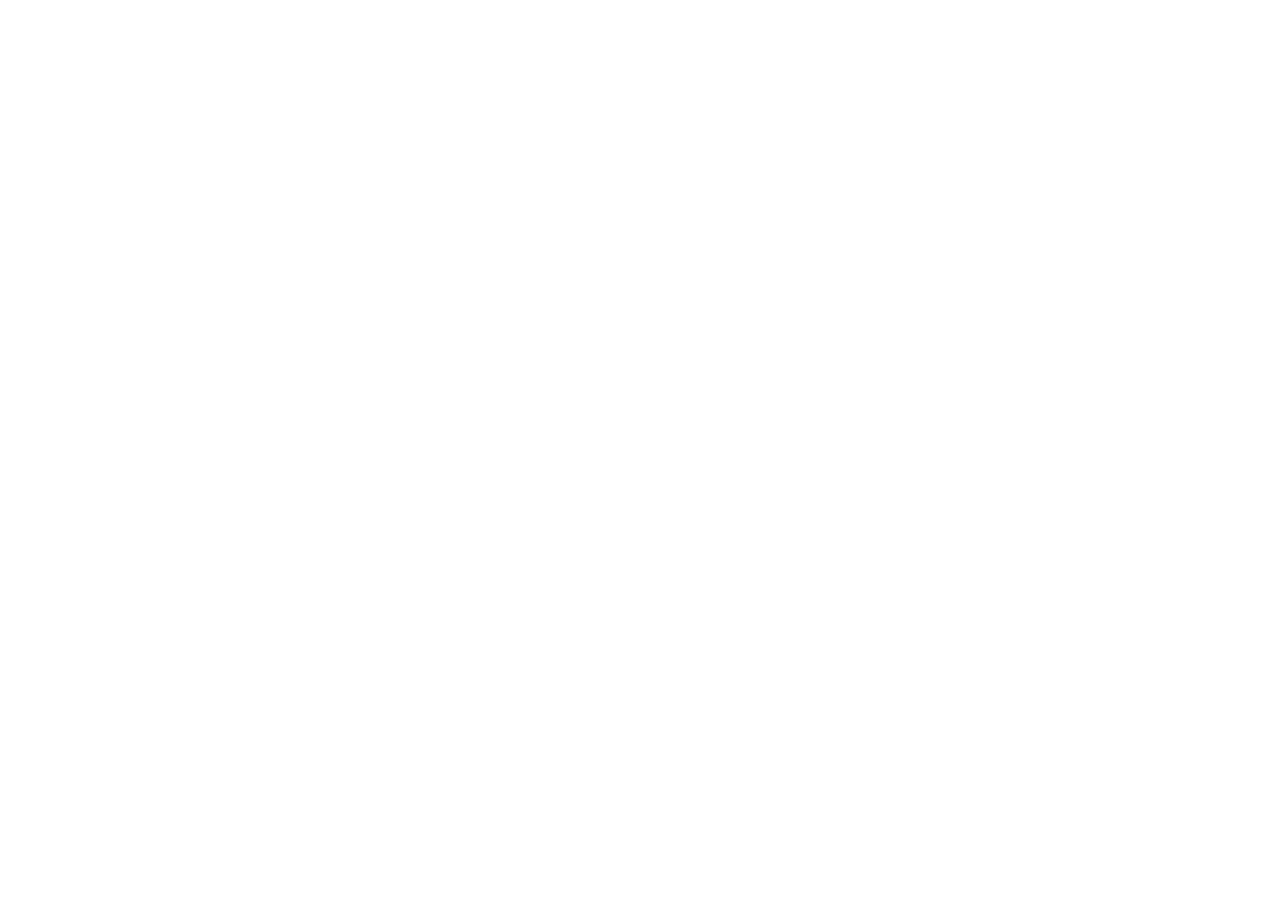
==== bikcraft/index.html @ 5fc7297f "Web Design Completo, finalizado aula 5-1-1" ====
<!DOCTYPE html>
<html lang="en">
<head>
    <meta charset="UTF-8">
    <meta name="viewport" content="width=device-width, initial-scale=1.0">
    <title>Bikcraft</title>
    <link rel="stylesheet" href="css/style.css">
</head>
<body>
    
</body>
</html>
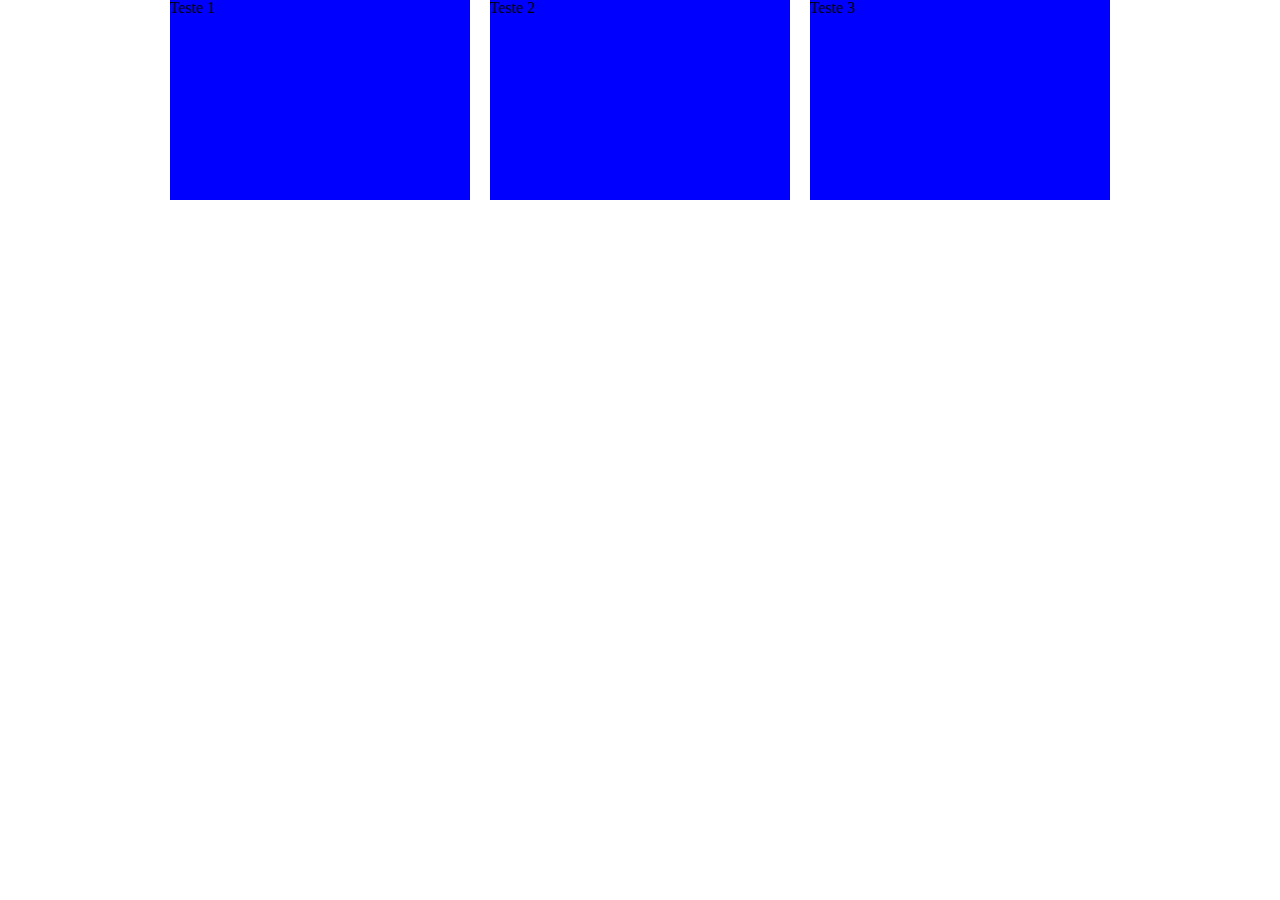
==== commit 4e605e6b: "finalizando aula 5-1-2" ====
--- a/bikcraft/index.html
+++ b/bikcraft/index.html
@@ -1,12 +1,22 @@
 <!DOCTYPE html>
 <html lang="en">
+
 <head>
     <meta charset="UTF-8">
     <meta name="viewport" content="width=device-width, initial-scale=1.0">
     <title>Bikcraft</title>
+    <link rel="stylesheet" href="css/normalize.css">
+    <link rel="stylesheet" href="css/reset.css">
+    <link rel="stylesheet" href="css/grid.css">
     <link rel="stylesheet" href="css/style.css">
 </head>
+
 <body>
-    
+    <div class="container">
+        <div class="grid-1-3 produto">Teste 1</div>
+        <div class="grid-1-3 produto">Teste 2</div>
+        <div class="grid-1-3 produto">Teste 3</div>
+    </div>
 </body>
+
 </html>--- a/bikcraft/css/grid.css
+++ b/bikcraft/css/grid.css
@@ -0,0 +1,163 @@
+*, *:before, *:after {
+    -webkit-box-sizing: border-box;
+    -moz-box-sizing: border-box;
+    box-sizing: border-box;
+  }
+  
+  .container {
+    width: 960px;
+    margin: 0 auto;
+    padding: 0px;
+    position: relative;
+  }
+  
+  .container:after, .container:before {
+    content: " ";
+    display: table;
+  }
+  
+  .container:after {
+    clear: both;
+  }
+  
+  .grid-1, .grid-2, .grid-3, .grid-4, .grid-5, .grid-6, .grid-7, .grid-8, .grid-9, .grid-10, .grid-11, .grid-12, .grid-13, .grid-14, .grid-15, .grid-16, .grid-1-3 {
+    float: left;
+    margin-left: 10px;
+    margin-right: 10px;
+  }
+  
+  .grid-1 {
+    width: 40px;
+  }
+  
+  .grid-2 {
+    width: 100px;
+  }
+  
+  .grid-3 {
+    width: 160px;
+  }
+  
+  .grid-4 {
+    width: 220px;
+  }
+  
+  .grid-5 {
+    width: 280px;
+  }
+  
+  .grid-6 {
+    width: 340px;
+  }
+  
+  .grid-7 {
+    width: 400px;
+  }
+  
+  .grid-8 {
+    width: 460px;
+  }
+  
+  .grid-9 {
+    width: 520px;
+  }
+  
+  .grid-10 {
+    width: 580px;
+  }
+  
+  .grid-11 {
+    width: 640px;
+  }
+  
+  .grid-12 {
+    width: 700px;
+  }
+  
+  .grid-13 {
+    width: 760px;
+  }
+  
+  .grid-14 {
+    width: 820px;
+  }
+  
+  .grid-15 {
+    width: 880px;
+  }
+  
+  .grid-16 {
+    width: 940px;
+  }
+  
+  .grid-1-3 {
+    width: 300px;
+  }
+  
+  @media only screen and (min-width: 768px) and (max-width: 959px) {
+    .container {
+      width: 768px;
+    }
+    .grid-1 {
+      width: 28px;
+    }
+    .grid-2 {
+      width: 76px;
+    }
+    .grid-3 {
+      width: 124px;
+    }
+    .grid-4 {
+      width: 172px;
+    }
+    .grid-5 {
+      width: 220px;
+    }
+    .grid-6 {
+      width: 268px;
+    }
+    .grid-7 {
+      width: 316px;
+    }
+    .grid-8 {
+      width: 364px;
+    }
+    .grid-9 {
+      width: 412px;
+    }
+    .grid-10 {
+      width: 460px;
+    }
+    .grid-11 {
+      width: 508px;
+    }
+    .grid-12 {
+      width: 556px;
+    }
+    .grid-13 {
+      width: 604px;
+    }
+    .grid-14 {
+      width: 652px;
+    }
+    .grid-15 {
+      width: 700px;
+    }
+    .grid-16 {
+      width: 748px;
+    }
+    .grid-1-3 {
+      width: 236px;
+    }
+  }
+  
+  @media only screen and (max-width: 767px) {
+    .container {
+      width: 300px;
+    }
+    .grid-1, .grid-2, .grid-3, .grid-4, .grid-5, .grid-6, .grid-7, .grid-8, .grid-9, .grid-10, .grid-11, .grid-12, .grid-13, .grid-14, .grid-15, .grid-16, .grid-1-3 {
+      width: 300px;
+      margin: 0 0 20px 0;
+      float: none;
+    }
+  }--- a/bikcraft/css/style.css
+++ b/bikcraft/css/style.css
@@ -0,0 +1,4 @@
+.produto {
+    height: 200px;
+    background: blue;
+}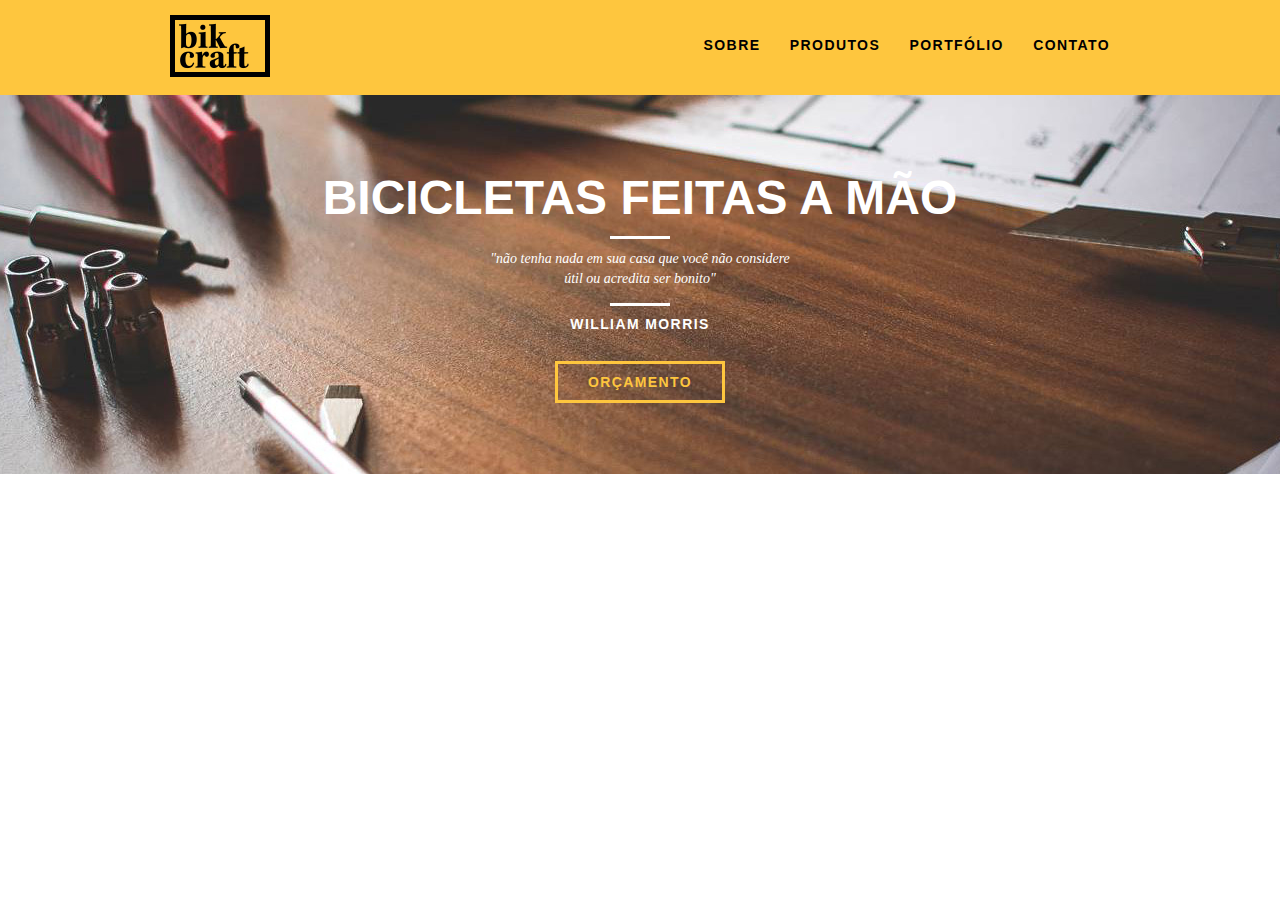
==== commit fbe7205a: "finalizando aula 5-1-4" ====
--- a/bikcraft/index.html
+++ b/bikcraft/index.html
@@ -11,12 +11,41 @@
     <link rel="stylesheet" href="css/style.css">
 </head>
 
-<body>
-    <div class="container">
-        <div class="grid-1-3 produto">Teste 1</div>
-        <div class="grid-1-3 produto">Teste 2</div>
-        <div class="grid-1-3 produto">Teste 3</div>
-    </div>
-</body>
+    <body>
+        <header class="header">
+            <div class="container">
+                <a href="index.html" class="grid-4">
+                    <img src="img/bikcraft.png" alt="Bikcraft">
+                </a>
+                <nav class="grid-12 header_menu ">
+                    <ul>
+                        <li>
+                            <a href="sobre.html">Sobre</a>
+                        </li>
+                        <li>
+                            <a href="produtos.html">Produtos</a>
+                        </li>
+                        <li>
+                            <a href="portfolio.html">Portfólio</a>
+                        </li>
+                        <li>
+                            <a href="contato.html">Contato</a>
+                        </li>
+                    </ul>
+                </nav>
+            </div>
+        </header>
+
+        <section class="introducao">
+            <div class="container">
+                <h1>Bicicletas Feitas a Mão</h1>
+                <blockquote class="quote-externo">
+                    <p>"não tenha nada em sua casa que você não considere útil ou acredita ser bonito"</p>
+                    <cite>WILLIAM MORRIS</cite>
+                </blockquote>
+                <a href="produtos.html" class="btn">Orçamento</a>
+            </div>
+        </section>
+    </body>
 
 </html>--- a/bikcraft/css/style.css
+++ b/bikcraft/css/style.css
@@ -1,4 +1,110 @@
-.produto {
-    height: 200px;
-    background: blue;
-}+
+/* Estilos Gerais */
+body {
+    font-family: Arial, Helvetica, sans-serif;
+}
+
+p {
+    font-family: Georgia, 'Times New Roman', serif;
+    font-size: 14px;
+    line-height: 20px;
+}
+
+.btn {
+   border: 3px solid #fec63e;
+   padding: 10px 30px;
+   color: #fec63e;
+   font-size: 14px;
+   line-height: 20px;
+   text-transform: uppercase;
+   font-weight: bold;
+   letter-spacing: .1em;
+   transition: 0.2s;
+   text-decoration: none;
+}
+
+.btn:hover {
+    color: #fff;
+    border-color: #fff;
+}
+
+/* Header */
+.header {
+    width: 100%;
+    background: #fec63e;
+    padding: 15px 0;
+    position: fixed;
+    top: 0;
+}
+
+.header_menu {
+    text-align: right;
+}
+
+.header_menu ul li {
+    display: inline-block;
+    margin-left: 25px;
+    margin-top: 20px;
+}
+
+.header_menu ul li a{
+    text-decoration: none;
+    color: #000;
+    font-weight: bold;
+    letter-spacing: .1em;
+    font-size: 14px;
+    text-transform: uppercase;
+    line-height: 20px;
+    padding: 10px 0;
+    transition: 0.2s;
+}
+
+.header_menu ul li a:hover{
+    color: #fff;
+}
+
+/* Introdução */
+.introducao {
+    width: 100%;
+    height: 380px;
+    background: url("../img/bg.jpg") no-repeat center;
+    background-size: cover;
+    margin-top: 94px;
+    text-align: center;
+    padding-top: 80px;
+}
+
+.introducao h1 {
+    font-size: 48px;
+    color: #fff;
+    font-weight: bold;
+    text-transform: uppercase;
+}
+
+.quote-externo {
+    max-width: 320px;
+    margin: 0 auto;
+    color: #fff;
+    margin-bottom: 40px;
+}
+
+.quote-externo p {
+    font-style: italic;
+}
+
+.quote-externo p:before, .quote-externo p:after {
+    content: "";
+    display: block;
+    width: 60px;
+    height: 3px;
+    background: #fff;
+    margin: 14px auto 10px auto;
+}
+
+.quote-externo cite {
+    font-weight: bold;
+    font-size: 14px;
+    letter-spacing: .1em;
+    font-style: normal;
+}
+
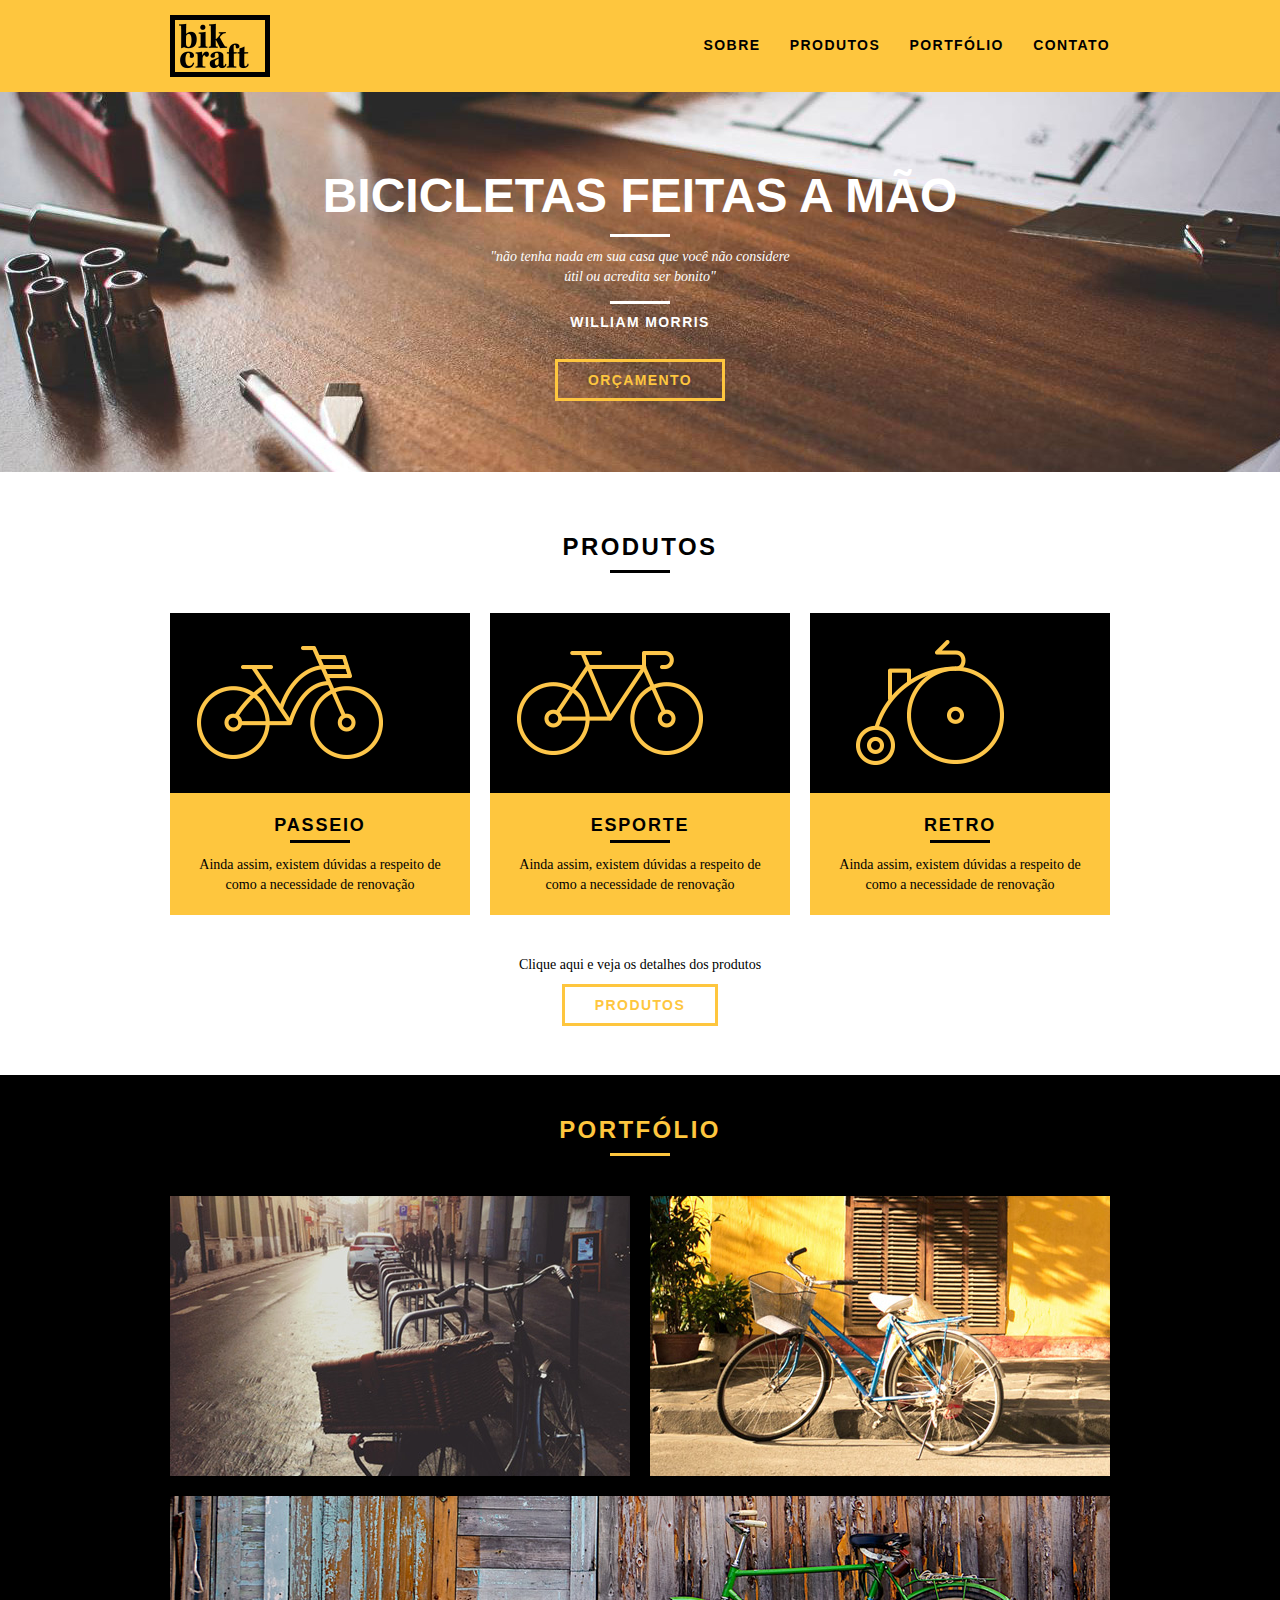
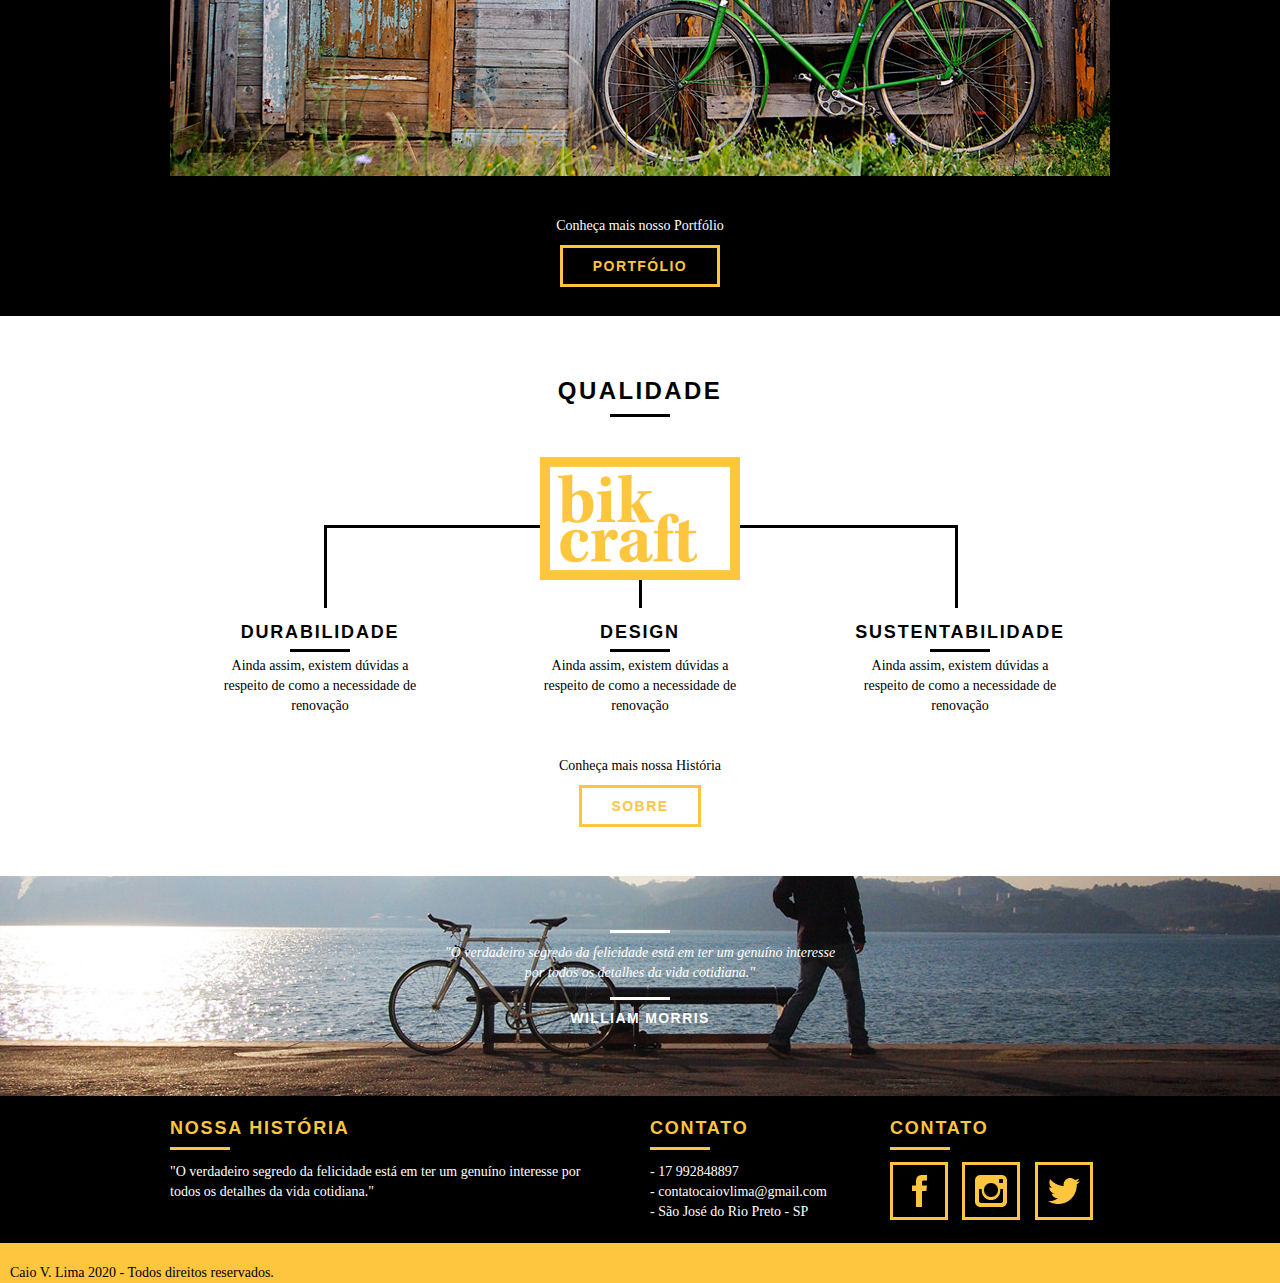
==== commit fcde7b95: "Finalizando Aula 5-1-8 e concluindo a página index" ====
--- a/bikcraft/index.html
+++ b/bikcraft/index.html
@@ -11,41 +11,170 @@
     <link rel="stylesheet" href="css/style.css">
 </head>
 
-    <body>
-        <header class="header">
+<body>
+    <header class="header">
+        <div class="container">
+            <a href="index.html" class="grid-4">
+                <img src="img/bikcraft.png" alt="Bikcraft">
+            </a>
+            <nav class="grid-12 header_menu ">
+                <ul>
+                    <li>
+                        <a href="sobre.html">Sobre</a>
+                    </li>
+                    <li>
+                        <a href="produtos.html">Produtos</a>
+                    </li>
+                    <li>
+                        <a href="portfolio.html">Portfólio</a>
+                    </li>
+                    <li>
+                        <a href="contato.html">Contato</a>
+                    </li>
+                </ul>
+            </nav>
+        </div>
+    </header>
+
+    <section class="introducao">
+        <div class="container">
+            <h1>Bicicletas Feitas a Mão</h1>
+            <blockquote class="quote-externo">
+                <p>"não tenha nada em sua casa que você não considere útil ou acredita ser bonito"</p>
+                <cite>WILLIAM MORRIS</cite>
+            </blockquote>
+            <a href="produtos.html" class="btn">Orçamento</a>
+        </div>
+    </section>
+
+    <section class="produtos container">
+        <h2 class="subtitulo">Produtos</h2>
+        <ul class="produtos_lista">
+
+            <li class="grid-1-3">
+                <div class="produtos_icone">
+                    <img src="img/produtos/passeio.png" alt="Bikcraft Passeio">
+                </div>
+                <h3>Passeio</h3>
+                <p>Ainda assim, existem dúvidas a respeito de como a necessidade de renovação</p>
+            </li>
+
+            <li class="grid-1-3">
+                <div class="produtos_icone">
+                    <img src="img/produtos/esporte.png" alt="Bikcraft Passeio">
+                </div>
+                <h3>Esporte</h3>
+                <p>Ainda assim, existem dúvidas a respeito de como a necessidade de renovação</p>
+            </li>
+
+            <li class="grid-1-3">
+                <div class="produtos_icone">
+                    <img src="img/produtos/retro.png" alt="Bikcraft Passeio">
+                </div>
+                <h3>Retro</h3>
+                <p>Ainda assim, existem dúvidas a respeito de como a necessidade de renovação</p>
+            </li>
+        </ul>
+
+        <div class="call">
+            <p>Clique aqui e veja os detalhes dos produtos</p>
+            <a href="produtos.html" class="btn btn-preto"> Produtos </a>
+        </div>
+    </section>
+
+    <section class="portfolio">
+        <div class="container">
+            <h2 class="subtitulo">Portfólio</h2>
+            <ul class="portfolio_lista">
+                <li class="grid-8">
+                    <img src="img/portfolio/retro.jpg" alt="Bicicleta Retro">
+                </li>
+                <li class="grid-8">
+                    <img src="img/portfolio/passeio.jpg" alt="Bicicleta Passeio">
+                </li>
+                <li class="grid-16">
+                    <img src="img/portfolio/esporte.jpg" alt="Bicicleta Esporte">
+                </li>
+            </ul>
+
+            <div class="call">
+                <p>Conheça mais nosso Portfólio</p>
+                <a href="produtos.html" class="btn"> Portfólio </a>
+            </div>
+        </div>
+    </section>
+
+    <section class="qualidade container">
+        <h2 class="subtitulo">Qualidade</h2>
+        <img src="img/bikcraft-qualidade.png" alt="Bikcraft">
+        <ul class="qualidade_lista">
+            <li class="grid-1-3">
+                <h3>Durabilidade</h3>
+                <p>Ainda assim, existem dúvidas a respeito de como a necessidade de renovação</p>
+            </li>
+
+            <li class="grid-1-3">
+                <h3>Design</h3>
+                <p>Ainda assim, existem dúvidas a respeito de como a necessidade de renovação</p>
+            </li>
+
+            <li class="grid-1-3">
+                <h3>Sustentabilidade</h3>
+                <p>Ainda assim, existem dúvidas a respeito de como a necessidade de renovação</p>
+            </li>
+        </ul>
+
+        <div class="call">
+            <p>Conheça mais nossa História</p>
+            <a href="sobre.html" class="btn btn-preto"> Sobre </a>
+        </div>
+    </section>
+
+    <section class="quebra">
+        <blockquote class="quote-externo container">
+            <p>"O verdadeiro segredo da felicidade está em ter um genuíno interesse por todos os detalhes da vida
+                cotidiana."</p>
+            <cite>WILLIAM MORRIS</cite>
+        </blockquote>
+    </section>
+
+    <footer>
+        <div class="footer">
             <div class="container">
-                <a href="index.html" class="grid-4">
-                    <img src="img/bikcraft.png" alt="Bikcraft">
-                </a>
-                <nav class="grid-12 header_menu ">
+                <div class="grid-8 footer_historia">
+                    <h3>Nossa História</h3>
+                    <p>"O verdadeiro segredo da felicidade está em ter um genuíno interesse por todos os detalhes da
+                        vida cotidiana."</p>
+                </div>
+
+                <div class="grid-4 footer_contato">
+                    <h3>Contato</h3>
                     <ul>
-                        <li>
-                            <a href="sobre.html">Sobre</a>
-                        </li>
-                        <li>
-                            <a href="produtos.html">Produtos</a>
-                        </li>
-                        <li>
-                            <a href="portfolio.html">Portfólio</a>
-                        </li>
-                        <li>
-                            <a href="contato.html">Contato</a>
-                        </li>
+                        <li>- 17 992848897</li>
+                        <li>- contatocaiovlima@gmail.com</li>
+                        <li>- São José do Rio Preto - SP</li>
                     </ul>
-                </nav>
+                </div>
+
+                <div class="grid-4 footer_redes">
+                    <h3>Contato</h3>
+                    <ul>
+                        <li><a href="http://facebook.com" target="_blank"><img src="img/redes-sociais/facebook.png"
+                                    alt=""></a></li>
+                        <li><a href="http://instagram.com" target="_blank"><img src="img/redes-sociais/instagram.png"
+                                    alt=""></a></li>
+                        <li><a href="http://twitter.com" target="_blank"><img src="img/redes-sociais/twitter.png"
+                                    alt=""></a></li>
+                    </ul>
+                </div>
             </div>
-        </header>
+        </div>
 
-        <section class="introducao">
-            <div class="container">
-                <h1>Bicicletas Feitas a Mão</h1>
-                <blockquote class="quote-externo">
-                    <p>"não tenha nada em sua casa que você não considere útil ou acredita ser bonito"</p>
-                    <cite>WILLIAM MORRIS</cite>
-                </blockquote>
-                <a href="produtos.html" class="btn">Orçamento</a>
-            </div>
-        </section>
-    </body>
+        <div class="copy">
+            <div class="container"></div>
+            <p class="grid-16">Caio V. Lima 2020 - Todos direitos reservados.</p>
+        </div>
+    </footer>
+</body>
 
 </html>--- a/bikcraft/css/style.css
+++ b/bikcraft/css/style.css
@@ -8,6 +8,10 @@
     font-family: Georgia, 'Times New Roman', serif;
     font-size: 14px;
     line-height: 20px;
+}
+
+img {
+    display: block;
 }
 
 .btn {
@@ -28,6 +32,31 @@
     border-color: #fff;
 }
 
+.btn.btn-preto:hover {
+    color: #000;
+    border-color: #000;
+}
+
+.subtitulo {
+    font-weight: bold;
+    font-size: 24px;
+    line-height: 30px;
+    letter-spacing: .1em;
+    color: #000;
+    text-transform: uppercase;
+    text-align: center;
+    margin-bottom: 40px;
+}
+
+.subtitulo:after {
+    content: "";
+    display: block;
+    width: 60px;
+    height: 3px;
+    background: #000;
+    margin: 8px auto;
+}
+
 /* Header */
 .header {
     width: 100%;
@@ -35,6 +64,7 @@
     padding: 15px 0;
     position: fixed;
     top: 0;
+    z-index: 10;
 }
 
 .header_menu {
@@ -69,7 +99,7 @@
     height: 380px;
     background: url("../img/bg.jpg") no-repeat center;
     background-size: cover;
-    margin-top: 94px;
+    margin-top: 92px;
     text-align: center;
     padding-top: 80px;
 }
@@ -108,3 +138,194 @@
     font-style: normal;
 }
 
+/*Produtos*/
+
+.produtos {
+    padding: 60px 0;
+}
+
+.produtos_lista li {
+    background: #fec63e;
+    text-align: center;
+}
+
+.produtos_lista li h3 {
+    font-weight: bold;
+    font-size: 18px;
+    line-height: 25px;
+    text-transform: uppercase;
+    letter-spacing: .1em;
+    margin-top: 20px;
+}
+
+.produtos_lista li h3:after {
+    content: "";
+    display: block;
+    width: 60px;
+    height: 3px;
+    background: #000;
+    margin: 2px auto;
+}
+
+.produtos_lista li p {
+    padding: 10px 20px 20px 20px;
+}
+
+.produtos_icone {
+    background: #000;
+    padding: 20px;
+}
+
+.call {
+    padding-top: 40px;
+    text-align: center;
+    clear: both;
+}
+
+.call p {
+    margin-bottom: 20px;
+}
+
+/*Portfólio*/
+
+.portfolio {
+    widows: 100%;
+    background: #000000;
+    padding: 40px 0;
+}
+
+.portfolio .subtitulo {
+    color: #fec63e;
+}
+
+.portfolio .subtitulo:after {
+    background: #fec63e;
+}
+
+.portfolio_lista li:last-child {
+    margin-top: 20px;
+}
+
+.portfolio .call p {
+    color: #fff;
+}
+
+/*Qualidade*/
+.qualidade {
+    padding: 60px 0;
+}
+
+.qualidade:after {
+    content: "";
+    width: 634px;
+    height: 83px;
+    display: block;
+    background: url("../img/linhas.png") no-repeat center;
+    position: absolute;
+    top: 209px;
+    right: 162px;
+    z-index: -1;
+}
+
+.qualidade img {
+    margin: 0 auto;
+}
+
+.qualidade_lista {
+    padding-top: 20px;
+}
+
+.qualidade_lista li {
+    text-align: center;
+    padding: 0 40px;
+}
+
+.qualidade_lista li h3 {
+    font-weight: bold;
+    font-size: 18px;
+    line-height: 25px;
+    text-transform: uppercase;
+    letter-spacing: .1em;
+    margin-top: 20px;
+}
+
+.qualidade_lista li h3:after {
+    content: "";
+    display: block;
+    width: 60px;
+    height: 3px;
+    background: #000;
+    margin: 4px auto;
+}
+
+/*Quebra*/
+.quebra {
+    width: 100%;
+    height: 220px;
+    background: url("../img/bg-footer.jpg") no-repeat center;
+    background-size: cover;
+    text-align: center;
+    padding-top: 40px;
+}
+
+.quebra .quote-externo {
+    max-width: 400px;
+}
+
+/*Footer*/
+.footer {
+    width: 100%;
+    background: #000;
+    color: #fff;
+    padding: 20px 0;
+}
+
+.footer h3 {
+    font-size: 18px;
+    line-height: 25px;
+    color: #fec63e;
+    text-transform: uppercase;
+    letter-spacing: .1em;
+    font-weight: bold;
+}
+
+.footer h3:after {
+    content: "";
+    display: block;
+    width: 60px;
+    height: 3px;
+    background: #fec63e;
+    margin: 6px 0 12px 0;
+}
+
+.footer_historia {
+    padding-right: 40px;
+}
+
+.footer_contato ul li{
+    font-size: 14px;
+    line-height: 20px;
+    font-family: Georgia, 'Times New Roman', serif;
+}
+
+.footer_redes ul li {
+    display: inline-block;
+    margin-right: 10px;
+}
+
+.footer_redes ul li a{
+    border: 3px solid #fec63e;
+    display: block;
+    padding: 10px;
+    transition: 0.2s;
+}
+
+.footer_redes ul li a:hover{
+    border-color: #fff;
+}
+
+.copy {
+    width: 100%;
+    background: #fec63e;
+    padding: 20px 0;
+}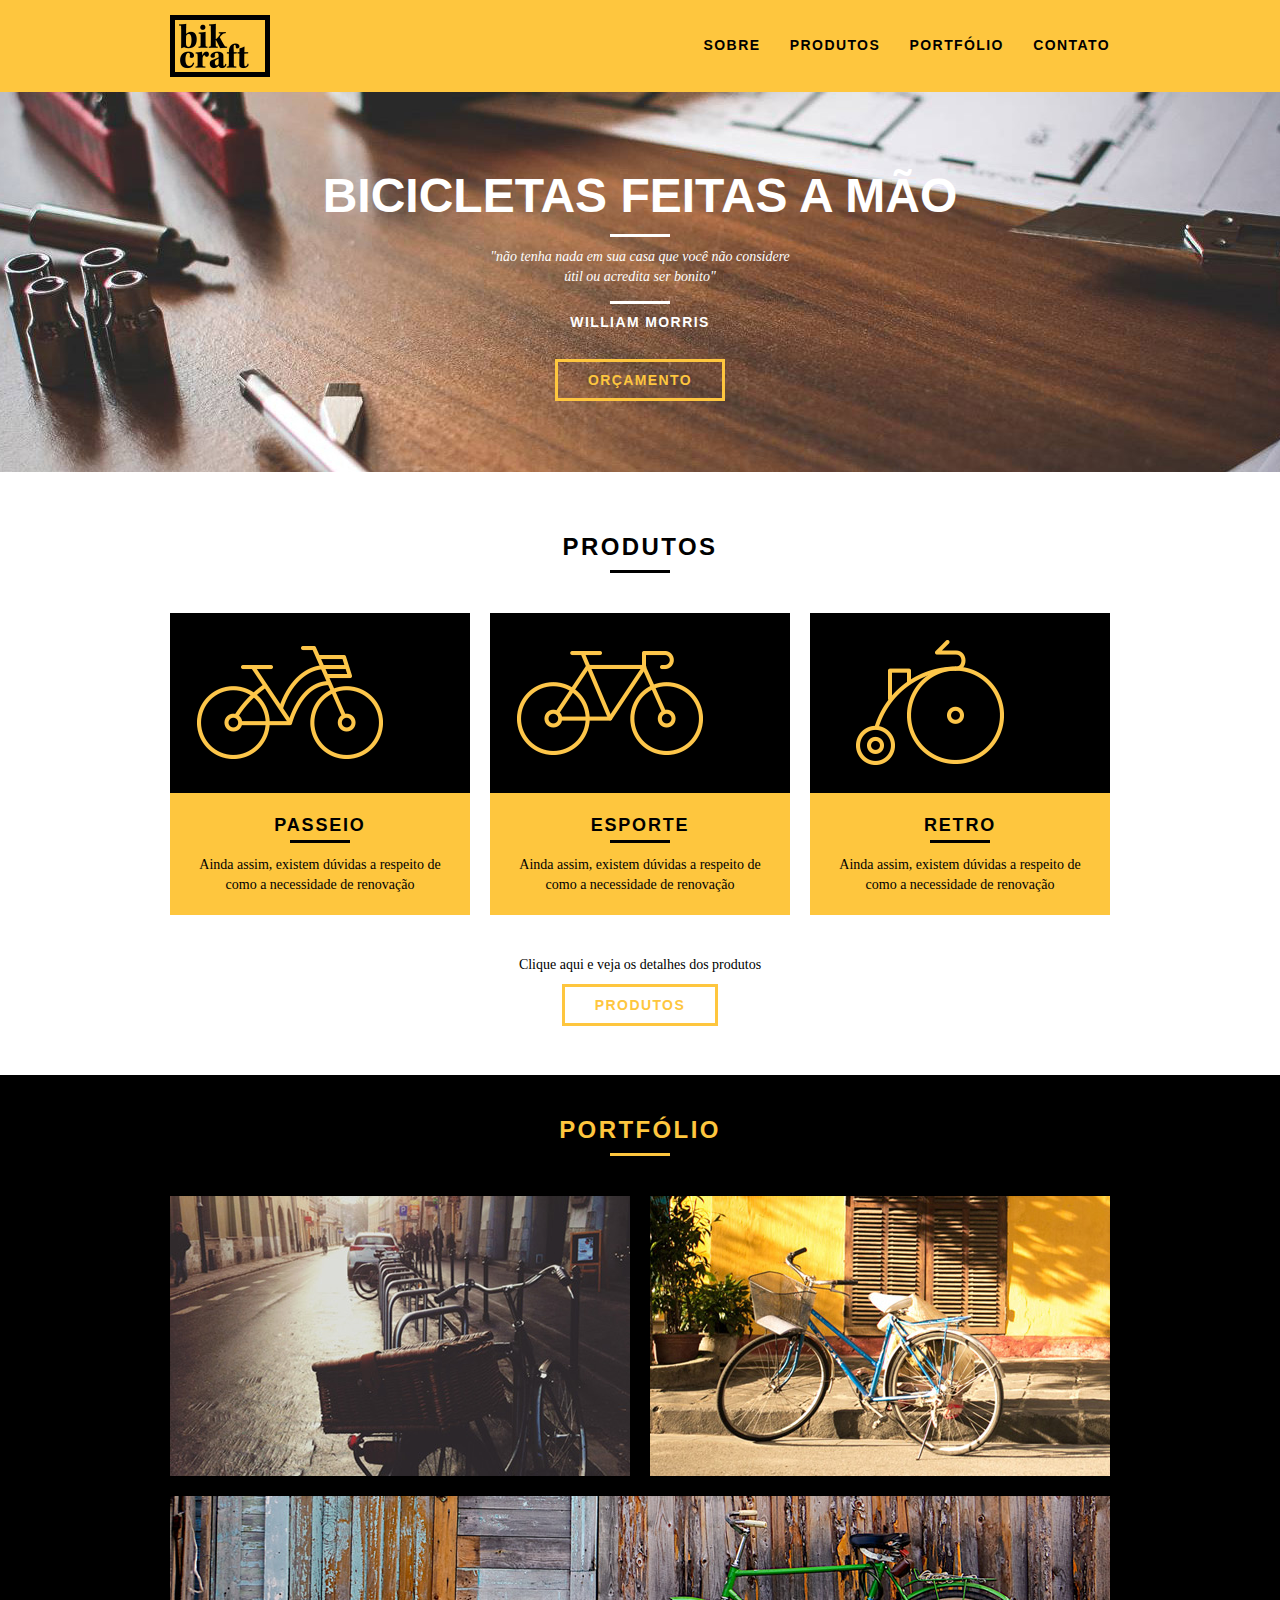
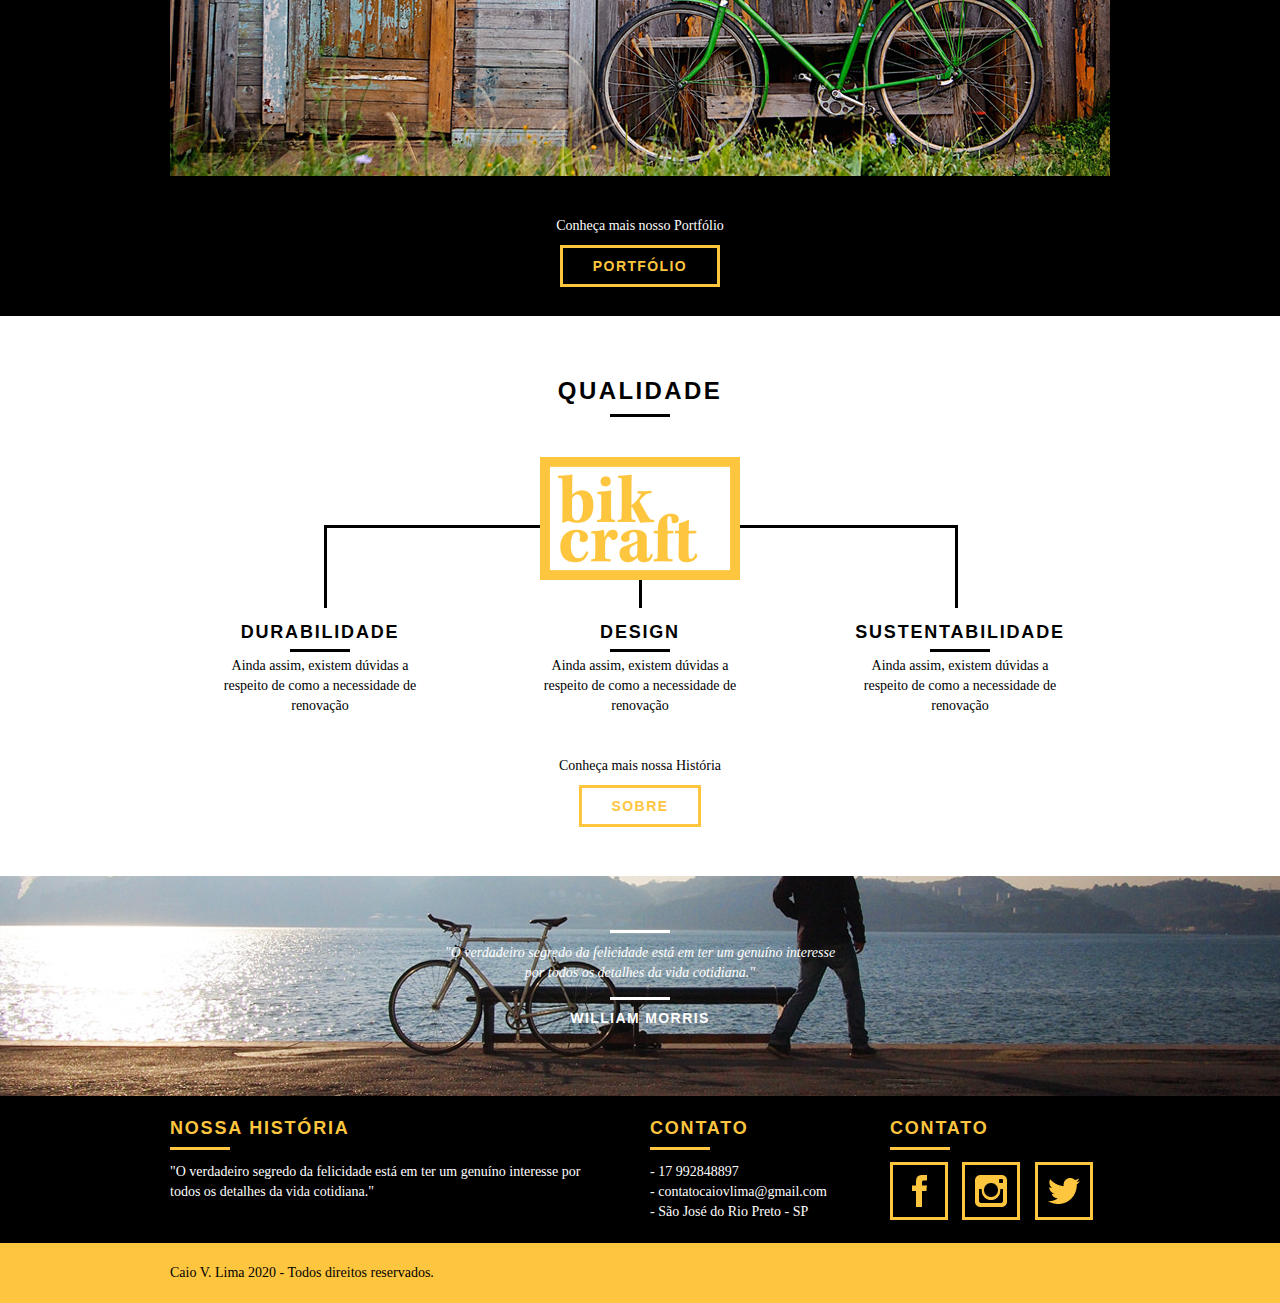
==== commit 8c7ace63: "Fix Layout bug" ====
--- a/bikcraft/index.html
+++ b/bikcraft/index.html
@@ -171,8 +171,9 @@
         </div>
 
         <div class="copy">
-            <div class="container"></div>
-            <p class="grid-16">Caio V. Lima 2020 - Todos direitos reservados.</p>
+            <div class="container">
+                <p class="grid-16">Caio V. Lima 2020 - Todos direitos reservados.</p>
+            </div>
         </div>
     </footer>
 </body>
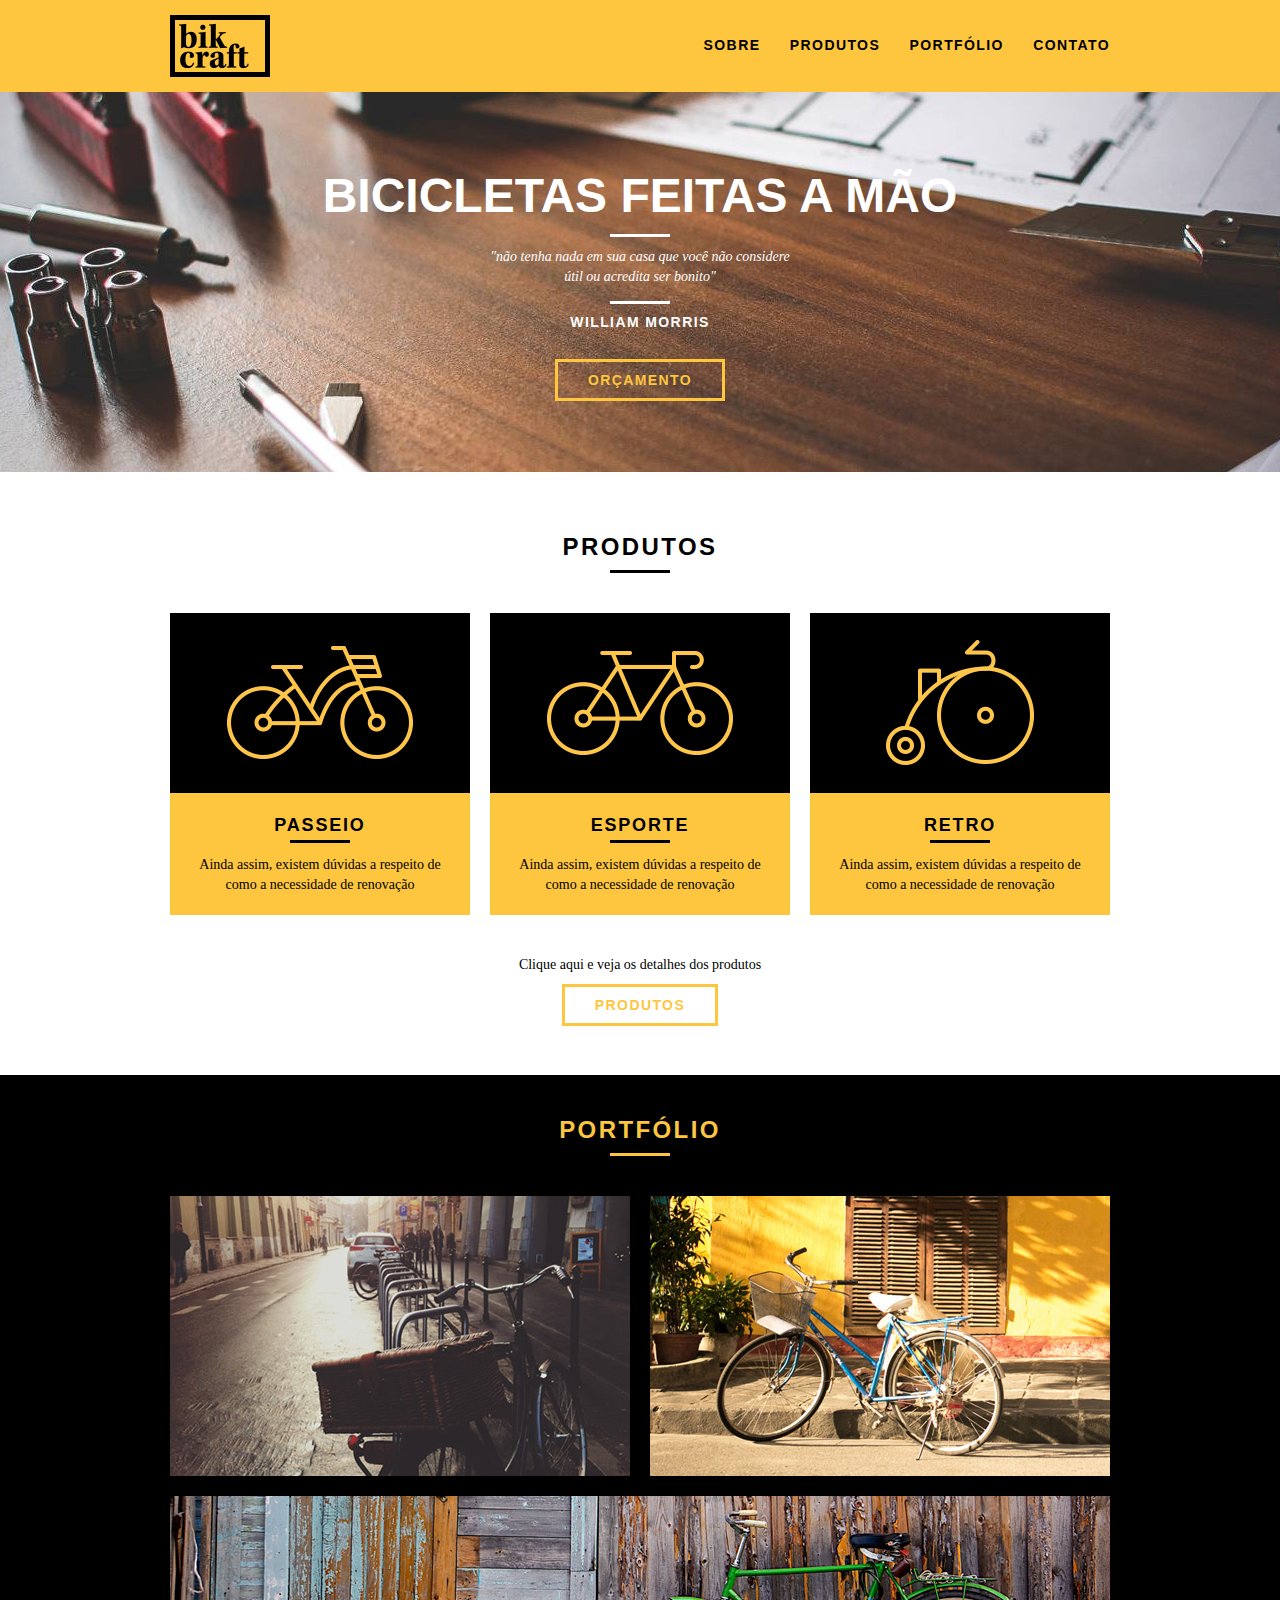
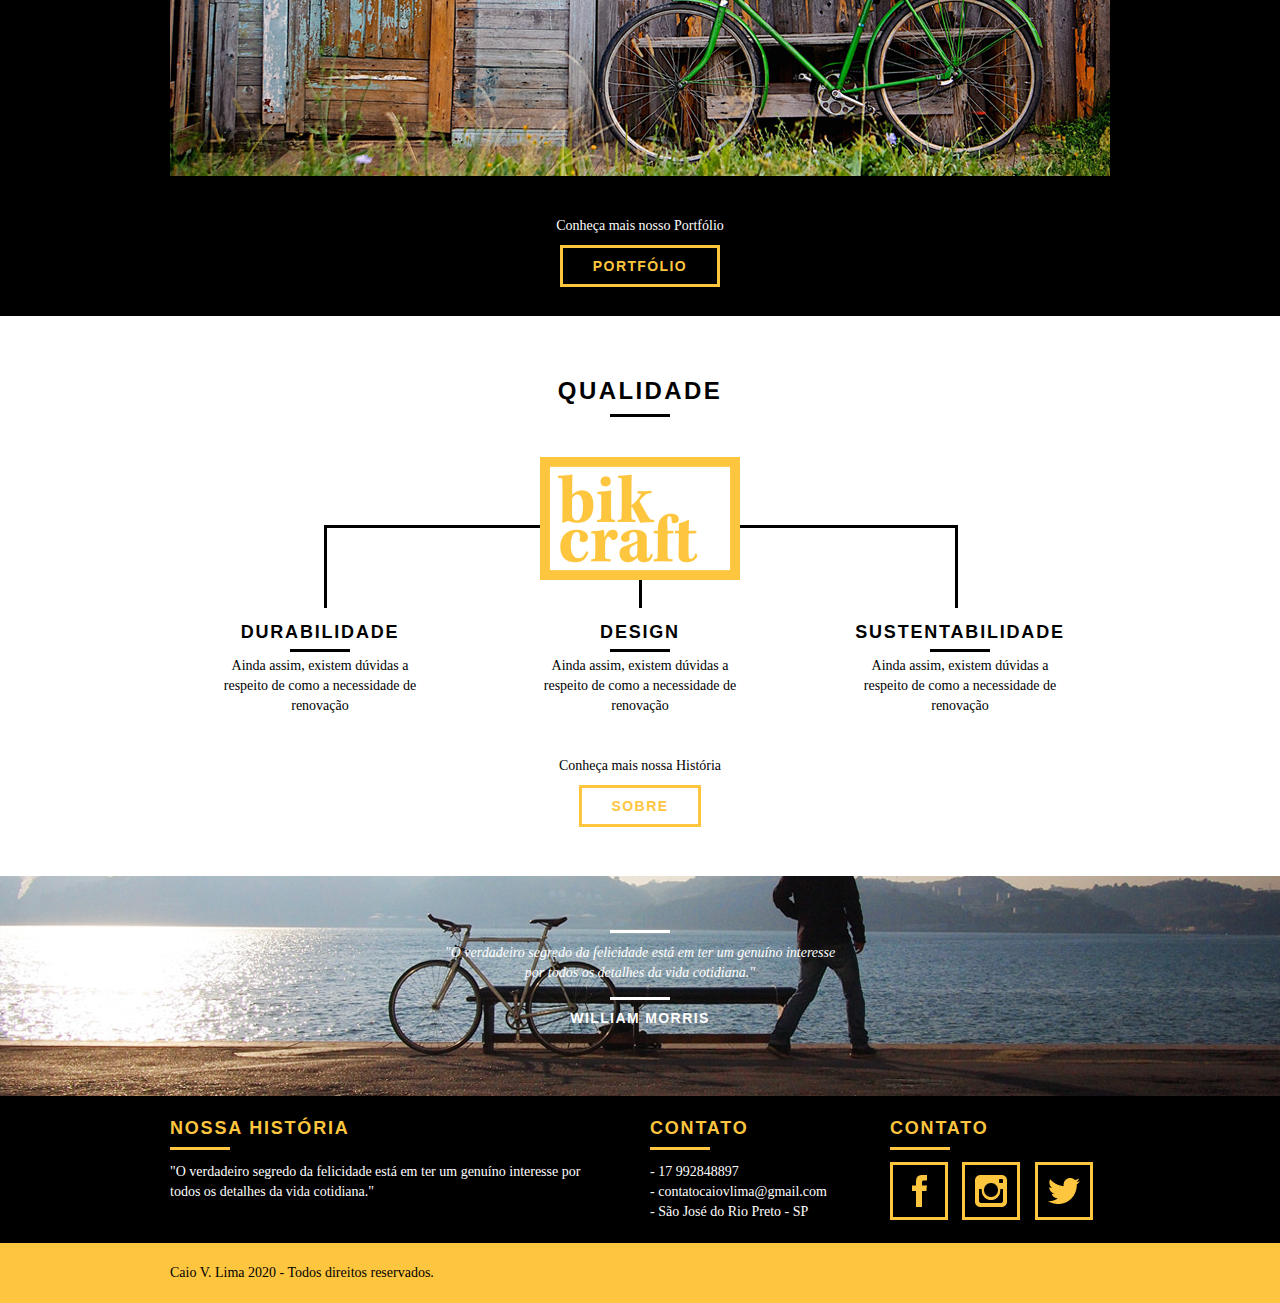
==== commit fc337356: "Finalizando Aula 5-2-3" ====
--- a/bikcraft/index.html
+++ b/bikcraft/index.html
@@ -9,6 +9,7 @@
     <link rel="stylesheet" href="css/reset.css">
     <link rel="stylesheet" href="css/grid.css">
     <link rel="stylesheet" href="css/style.css">
+    <link rel="stylesheet" href="css/responsivo.css">
 </head>
 
 <body>
--- a/bikcraft/css/style.css
+++ b/bikcraft/css/style.css
@@ -12,6 +12,7 @@
 
 img {
     display: block;
+    max-width: 100%;
 }
 
 .btn {
@@ -57,6 +58,25 @@
     margin: 8px auto;
 }
 
+.subtitulo-interno {
+    font-weight: bold;
+    font-size: 24px;
+    line-height: 30px;
+    letter-spacing: .1em;
+    color: #000;
+    text-transform: uppercase;
+    margin-bottom: 20px;
+}
+
+.subtitulo-interno:after {
+    content: "";
+    display: block;
+    width: 60px;
+    height: 3px;
+    background: #000;
+    margin: 8px 0;
+}
+
 /* Header */
 .header {
     width: 100%;
@@ -93,6 +113,10 @@
     color: #fff;
 }
 
+.header_menu ul li a.menu_ativo {
+    color: #fff;
+}
+
 /* Introdução */
 .introducao {
     width: 100%;
@@ -138,6 +162,32 @@
     font-style: normal;
 }
 
+/*Introdução Interna*/
+.introducao-interna {
+    width: 100%;
+    margin-top: 92px;
+    height: 160px;
+    text-align: center;
+    color: #fff;
+    padding-top: 30px;
+}
+
+.introducao-interna h1 {
+    font-size: 36px;
+    color: #fff;
+    font-weight: bold;
+    text-transform: uppercase;
+}
+
+.introducao-interna h1:after {
+    content: "";
+    display: block;
+    width: 60px;
+    height: 3px;
+    background: #fff;
+    margin: 6px auto 10px auto;
+}
+
 /*Produtos*/
 
 .produtos {
@@ -147,6 +197,10 @@
 .produtos_lista li {
     background: #fec63e;
     text-align: center;
+}
+
+.produtos_lista img {
+    margin: 0 auto;
 }
 
 .produtos_lista li h3 {
@@ -233,6 +287,7 @@
 
 .qualidade_lista {
     padding-top: 20px;
+    overflow: auto;
 }
 
 .qualidade_lista li {
--- a/bikcraft/css/responsivo.css
+++ b/bikcraft/css/responsivo.css
@@ -0,0 +1,41 @@
+@media only screen and (min-width: 768px) and (max-width: 959px) {
+
+}
+
+@media only screen and (max-width: 767px) {
+    .header {
+        position: relative;
+        padding-bottom: 0px;
+    }
+
+    .header img {
+        margin: 0 auto 10px auto;
+    }
+
+    .header_menu {
+        text-align: center;
+    }
+
+    .header_menu ul li{
+        margin: 5px;
+    }
+
+    .header_menu ul li a{
+        border: 4px solid #000;
+        width: 136px;
+        display: block;
+        float: left;
+    }
+
+    .header_menu ul li a:hover{
+        border-color: #fff;
+    }
+
+    .introducao {
+        margin-top: 0px;
+        padding-top: 20px;
+        background: url("../img/bg-mobile.jpg") no-repeat center;
+        background-size: cover;
+    }
+    
+}